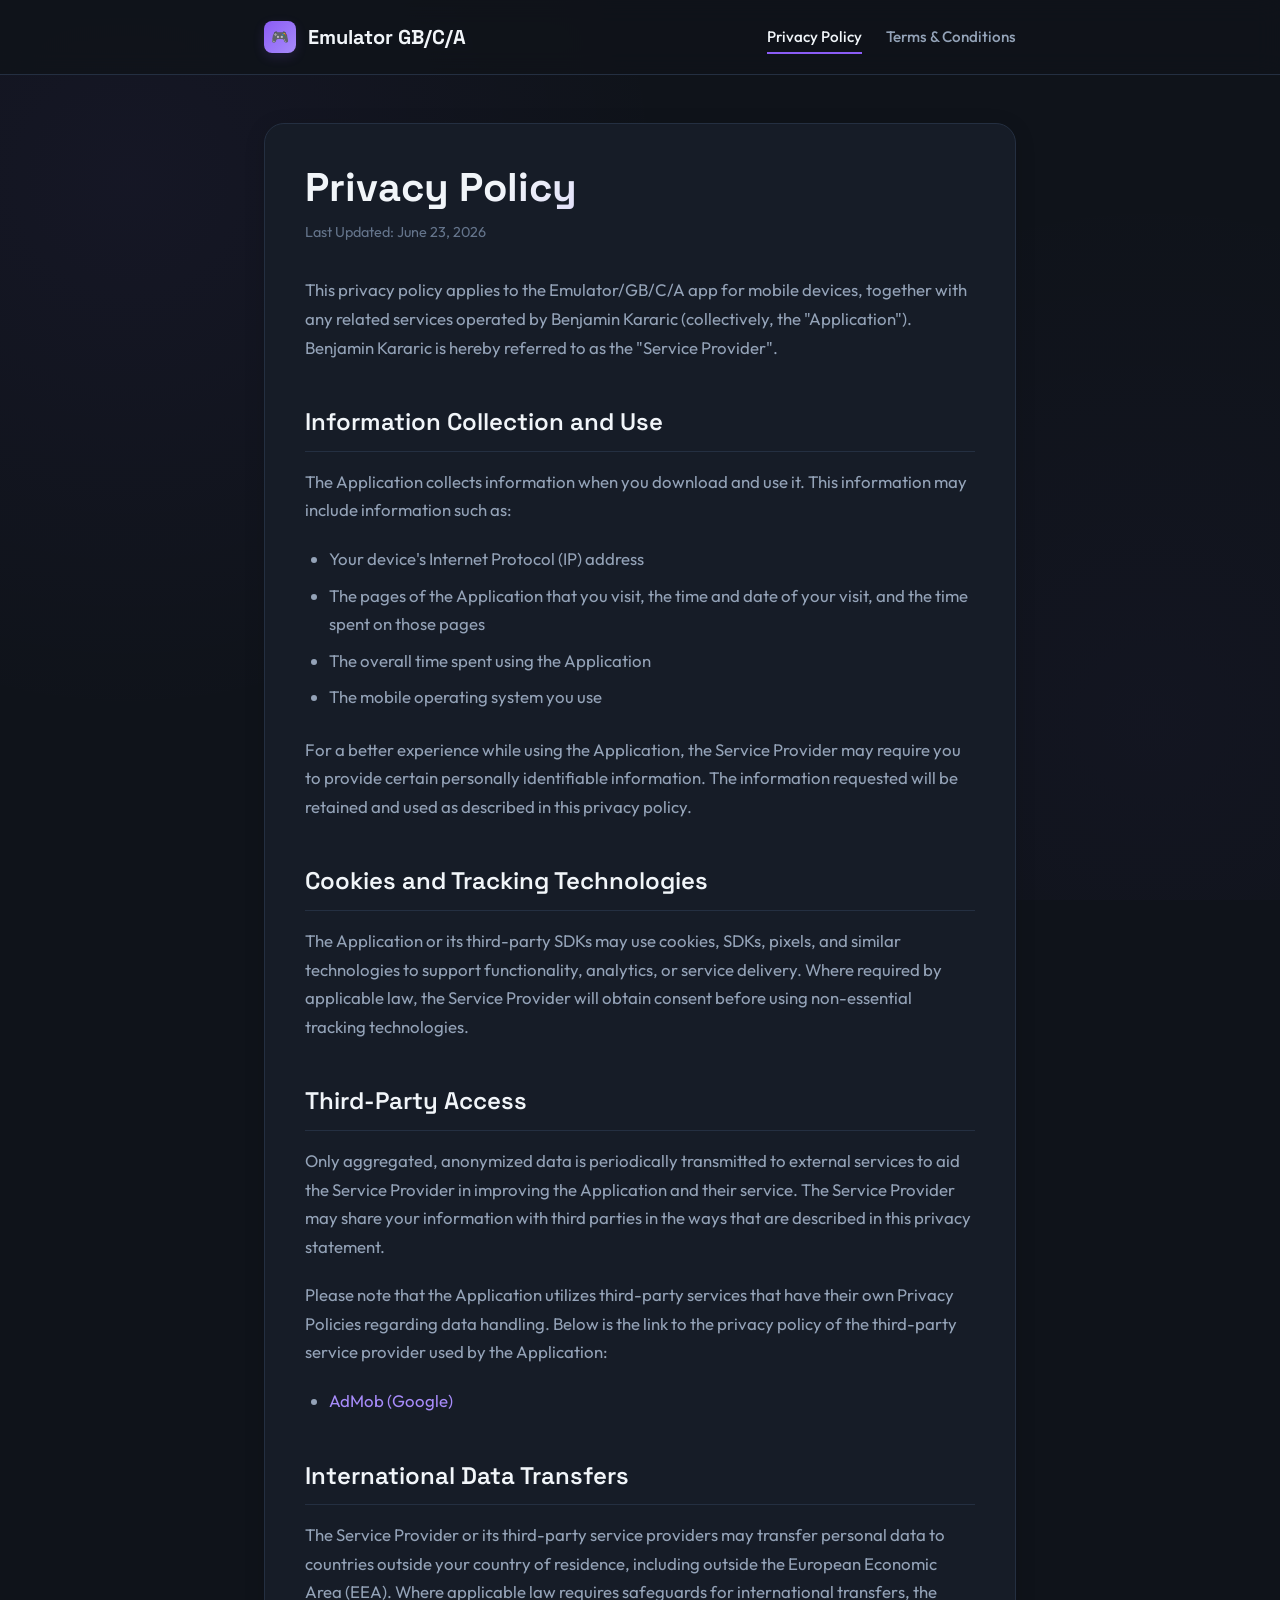
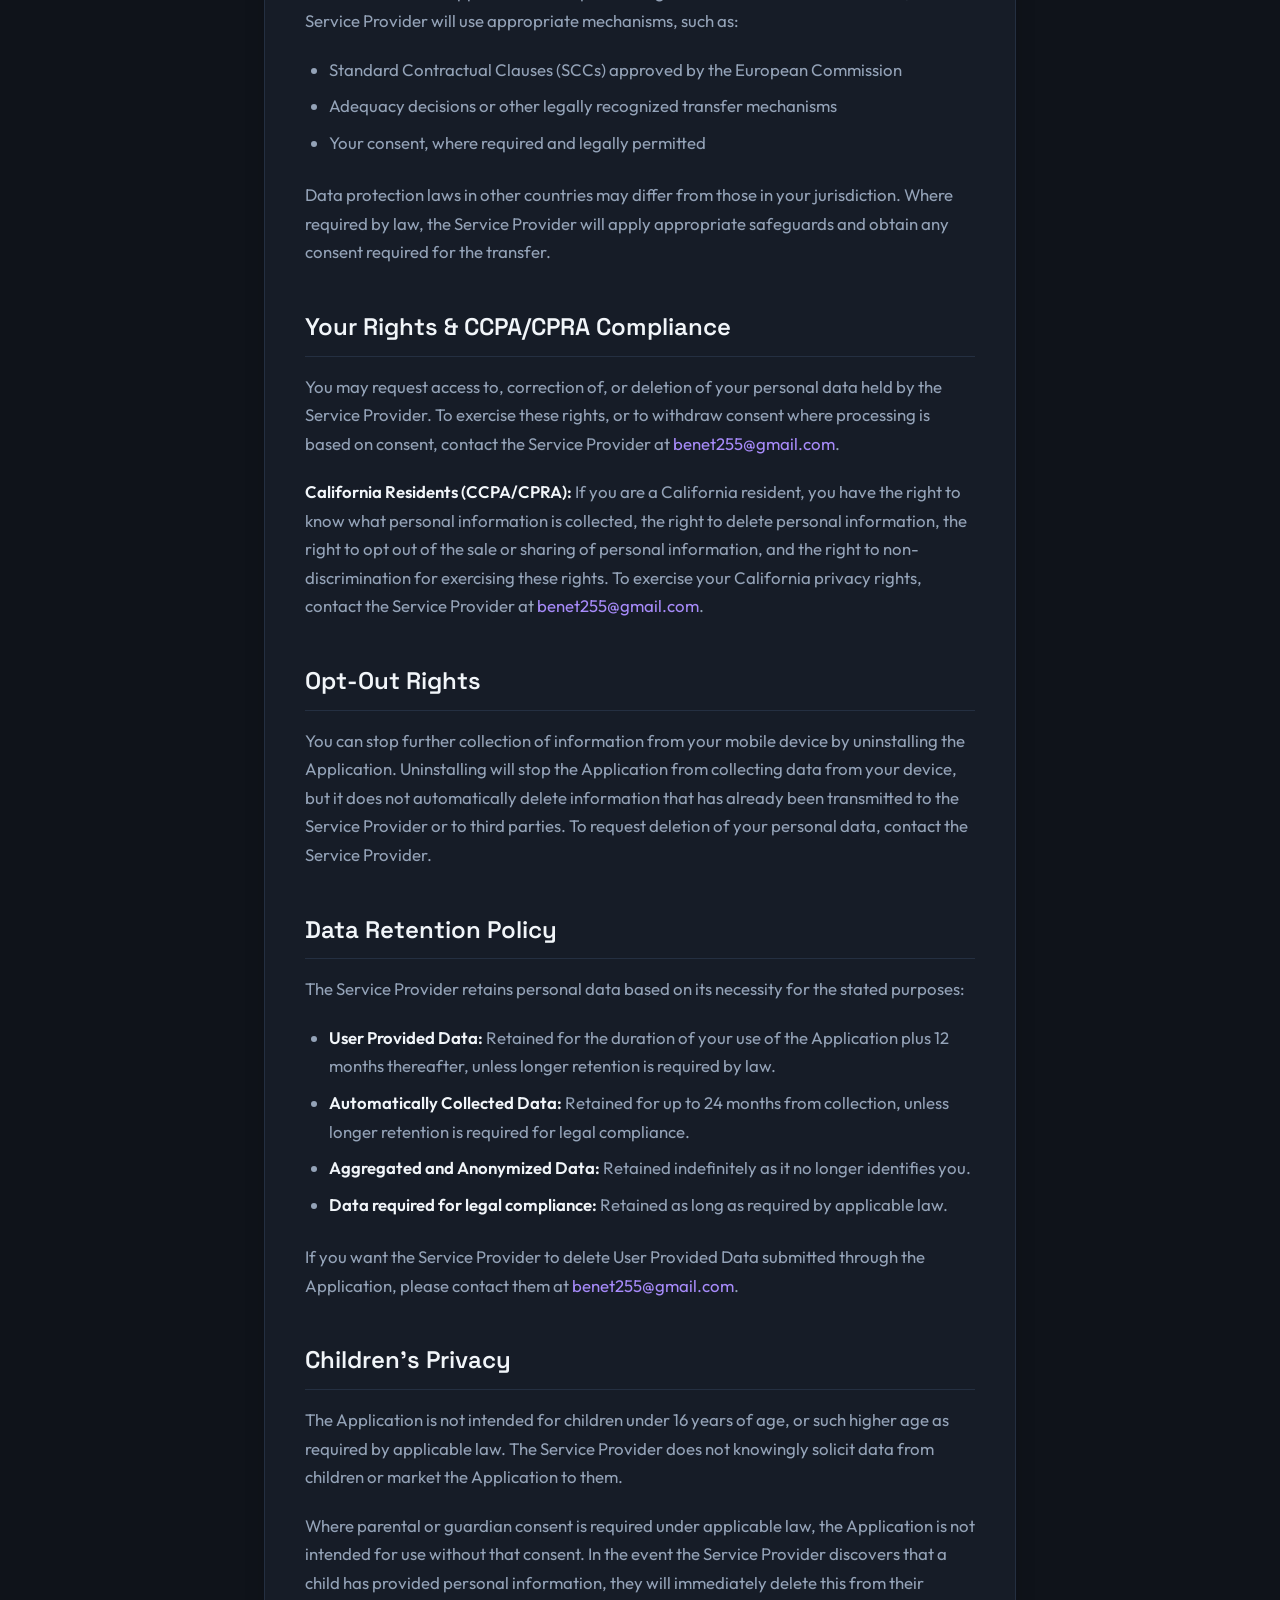
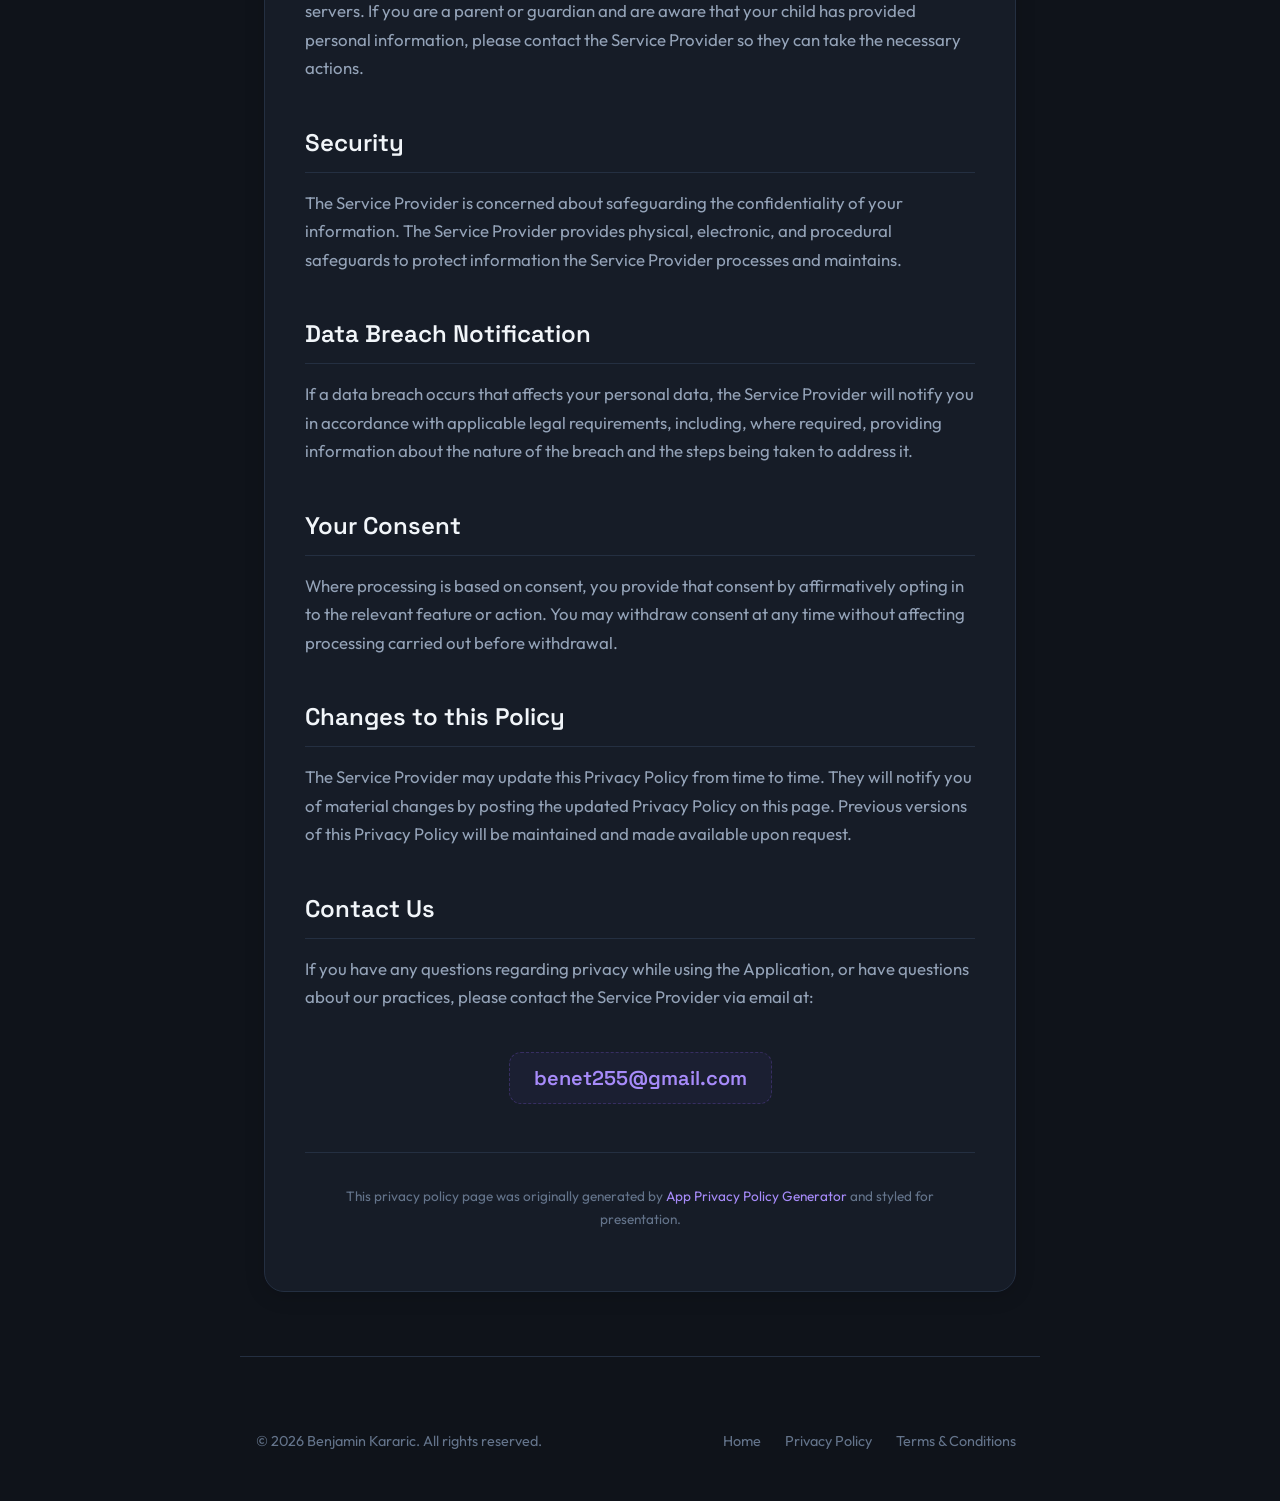
==== policy.html @ e6fc2067 "first" ====
<!DOCTYPE html>
<html lang="en">
<head>
  <meta charset="UTF-8">
  <meta name="viewport" content="width=device-width, initial-scale=1.0">
  <title>Privacy Policy - Emulator GB/C/A</title>
  <link rel="stylesheet" href="style.css">
</head>
<body>

  <header>
    <div class="nav-container">
      <a href="index.html" class="logo">
        <span class="logo-icon">🎮</span>
        <span>Emulator GB/C/A</span>
      </a>
      <nav class="nav-links">
        <a href="policy.html" class="active">Privacy Policy</a>
        <a href="tos.html">Terms & Conditions</a>
      </nav>
    </div>
  </header>

  <main>
    <article class="legal-content">
      <h1>Privacy Policy</h1>
      <span class="meta-date">Last Updated: June 23, 2026</span>

      <p>This privacy policy applies to the Emulator/GB/C/A app for mobile devices, together with any related services operated by Benjamin Kararic (collectively, the "Application"). Benjamin Kararic is hereby referred to as the "Service Provider".</p>

      <h2>Information Collection and Use</h2>
      <p>The Application collects information when you download and use it. This information may include information such as:</p>
      <ul>
        <li>Your device's Internet Protocol (IP) address</li>
        <li>The pages of the Application that you visit, the time and date of your visit, and the time spent on those pages</li>
        <li>The overall time spent using the Application</li>
        <li>The mobile operating system you use</li>
      </ul>
      <p>For a better experience while using the Application, the Service Provider may require you to provide certain personally identifiable information. The information requested will be retained and used as described in this privacy policy.</p>

      <h2>Cookies and Tracking Technologies</h2>
      <p>The Application or its third-party SDKs may use cookies, SDKs, pixels, and similar technologies to support functionality, analytics, or service delivery. Where required by applicable law, the Service Provider will obtain consent before using non-essential tracking technologies.</p>

      <h2>Third-Party Access</h2>
      <p>Only aggregated, anonymized data is periodically transmitted to external services to aid the Service Provider in improving the Application and their service. The Service Provider may share your information with third parties in the ways that are described in this privacy statement.</p>
      <p>Please note that the Application utilizes third-party services that have their own Privacy Policies regarding data handling. Below is the link to the privacy policy of the third-party service provider used by the Application:</p>
      <ul>
        <li><a href="https://policies.google.com/technologies/partner-sites" target="_blank" rel="noopener noreferrer">AdMob (Google)</a></li>
      </ul>

      <h2>International Data Transfers</h2>
      <p>The Service Provider or its third-party service providers may transfer personal data to countries outside your country of residence, including outside the European Economic Area (EEA). Where applicable law requires safeguards for international transfers, the Service Provider will use appropriate mechanisms, such as:</p>
      <ul>
        <li>Standard Contractual Clauses (SCCs) approved by the European Commission</li>
        <li>Adequacy decisions or other legally recognized transfer mechanisms</li>
        <li>Your consent, where required and legally permitted</li>
      </ul>
      <p>Data protection laws in other countries may differ from those in your jurisdiction. Where required by law, the Service Provider will apply appropriate safeguards and obtain any consent required for the transfer.</p>

      <h2>Your Rights & CCPA/CPRA Compliance</h2>
      <p>You may request access to, correction of, or deletion of your personal data held by the Service Provider. To exercise these rights, or to withdraw consent where processing is based on consent, contact the Service Provider at <a href="mailto:benet255@gmail.com">benet255@gmail.com</a>.</p>
      <p><strong>California Residents (CCPA/CPRA):</strong> If you are a California resident, you have the right to know what personal information is collected, the right to delete personal information, the right to opt out of the sale or sharing of personal information, and the right to non-discrimination for exercising these rights. To exercise your California privacy rights, contact the Service Provider at <a href="mailto:benet255@gmail.com">benet255@gmail.com</a>.</p>

      <h2>Opt-Out Rights</h2>
      <p>You can stop further collection of information from your mobile device by uninstalling the Application. Uninstalling will stop the Application from collecting data from your device, but it does not automatically delete information that has already been transmitted to the Service Provider or to third parties. To request deletion of your personal data, contact the Service Provider.</p>

      <h2>Data Retention Policy</h2>
      <p>The Service Provider retains personal data based on its necessity for the stated purposes:</p>
      <ul>
        <li><strong>User Provided Data:</strong> Retained for the duration of your use of the Application plus 12 months thereafter, unless longer retention is required by law.</li>
        <li><strong>Automatically Collected Data:</strong> Retained for up to 24 months from collection, unless longer retention is required for legal compliance.</li>
        <li><strong>Aggregated and Anonymized Data:</strong> Retained indefinitely as it no longer identifies you.</li>
        <li><strong>Data required for legal compliance:</strong> Retained as long as required by applicable law.</li>
      </ul>
      <p>If you want the Service Provider to delete User Provided Data submitted through the Application, please contact them at <a href="mailto:benet255@gmail.com">benet255@gmail.com</a>.</p>

      <h2>Children's Privacy</h2>
      <p>The Application is not intended for children under 16 years of age, or such higher age as required by applicable law. The Service Provider does not knowingly solicit data from children or market the Application to them.</p>
      <p>Where parental or guardian consent is required under applicable law, the Application is not intended for use without that consent. In the event the Service Provider discovers that a child has provided personal information, they will immediately delete this from their servers. If you are a parent or guardian and are aware that your child has provided personal information, please contact the Service Provider so they can take the necessary actions.</p>

      <h2>Security</h2>
      <p>The Service Provider is concerned about safeguarding the confidentiality of your information. The Service Provider provides physical, electronic, and procedural safeguards to protect information the Service Provider processes and maintains.</p>

      <h2>Data Breach Notification</h2>
      <p>If a data breach occurs that affects your personal data, the Service Provider will notify you in accordance with applicable legal requirements, including, where required, providing information about the nature of the breach and the steps being taken to address it.</p>

      <h2>Your Consent</h2>
      <p>Where processing is based on consent, you provide that consent by affirmatively opting in to the relevant feature or action. You may withdraw consent at any time without affecting processing carried out before withdrawal.</p>

      <h2>Changes to this Policy</h2>
      <p>The Service Provider may update this Privacy Policy from time to time. They will notify you of material changes by posting the updated Privacy Policy on this page. Previous versions of this Privacy Policy will be maintained and made available upon request.</p>

      <h2>Contact Us</h2>
      <p>If you have any questions regarding privacy while using the Application, or have questions about our practices, please contact the Service Provider via email at:</p>
      <p style="text-align: center; margin: 1.5rem 0;">
        <a href="mailto:benet255@gmail.com" class="contact-email" style="font-size: 1.25rem;">benet255@gmail.com</a>
      </p>

      <hr style="border: 0; border-top: 1px solid var(--border); margin: 2rem 0;">
      <p style="font-size: 0.85rem; color: var(--text-dark); text-align: center;">
        This privacy policy page was originally generated by <a href="https://app-privacy-policy-generator.nisrulz.com/" target="_blank" rel="noopener noreferrer">App Privacy Policy Generator</a> and styled for presentation.
      </p>
    </article>
  </main>

  <footer>
    <div class="footer-bottom">
      <p>&copy; 2026 Benjamin Kararic. All rights reserved.</p>
      <div class="footer-links">
        <a href="index.html">Home</a>
        <a href="policy.html">Privacy Policy</a>
        <a href="tos.html">Terms & Conditions</a>
      </div>
    </div>
  </footer>

</body>
</html>
---- style.css ----
/* style.css - Clean, premium aesthetic for Emulator GBA/GBC/GB TOS & Policy */

@import url('https://fonts.googleapis.com/css2?family=Outfit:wght@300;400;500;600;700&family=Space+Grotesk:wght@400;500;600;700&display=swap');

:root {
  --bg-darker: #080b11;
  --bg-dark: #0f131a;
  --bg-card: #161c27;
  --accent: #8b5cf6; /* Vibrant violet/purple */
  --accent-glow: rgba(139, 92, 246, 0.15);
  --accent-light: #a78bfa;
  --text-main: #f1f5f9;
  --text-muted: #94a3b8;
  --text-dark: #64748b;
  --border: #242f41;
  --success: #10b981;
  
  --font-display: 'Space Grotesk', system-ui, -apple-system, sans-serif;
  --font-body: 'Outfit', system-ui, -apple-system, sans-serif;
  --container-width: 800px;
  --transition: all 0.3s cubic-bezier(0.4, 0, 0.2, 1);
}

* {
  box-sizing: border-box;
  margin: 0;
  padding: 0;
}

body {
  background-color: var(--bg-dark);
  color: var(--text-main);
  font-family: var(--font-body);
  line-height: 1.7;
  font-size: 1.05rem;
  padding-bottom: 2rem;
  overflow-x: hidden;
  background-image: 
    radial-gradient(circle at 10% 20%, rgba(139, 92, 246, 0.05) 0%, transparent 40%),
    radial-gradient(circle at 90% 80%, rgba(139, 92, 246, 0.03) 0%, transparent 40%);
  background-attachment: fixed;
}

/* Header & Navigation */
header {
  border-bottom: 1px solid var(--border);
  background: rgba(15, 19, 26, 0.8);
  backdrop-filter: blur(12px);
  position: sticky;
  top: 0;
  z-index: 100;
  transition: var(--transition);
}

.nav-container {
  max-width: var(--container-width);
  margin: 0 auto;
  padding: 1.25rem 1.5rem;
  display: flex;
  justify-content: space-between;
  align-items: center;
}

.logo {
  display: flex;
  align-items: center;
  gap: 0.75rem;
  text-decoration: none;
  font-family: var(--font-display);
  font-weight: 700;
  font-size: 1.25rem;
  color: var(--text-main);
  transition: var(--transition);
}

.logo-icon {
  width: 32px;
  height: 32px;
  background: linear-gradient(135deg, var(--accent), var(--accent-light));
  border-radius: 8px;
  display: flex;
  align-items: center;
  justify-content: center;
  font-weight: 800;
  font-size: 0.9rem;
  color: var(--bg-darker);
  box-shadow: 0 4px 12px var(--accent-glow);
}

.logo:hover {
  opacity: 0.95;
  transform: translateY(-1px);
}

.nav-links {
  display: flex;
  gap: 1.5rem;
}

.nav-links a {
  text-decoration: none;
  color: var(--text-muted);
  font-weight: 500;
  font-size: 0.95rem;
  transition: var(--transition);
  position: relative;
}

.nav-links a::after {
  content: '';
  position: absolute;
  bottom: -4px;
  left: 0;
  width: 0;
  height: 2px;
  background: var(--accent);
  transition: var(--transition);
}

.nav-links a:hover {
  color: var(--text-main);
}

.nav-links a:hover::after,
.nav-links a.active::after {
  width: 100%;
}

.nav-links a.active {
  color: var(--text-main);
}

/* Main Container */
main {
  max-width: var(--container-width);
  margin: 3rem auto;
  padding: 0 1.5rem;
}

/* Typography elements */
h1 {
  font-family: var(--font-display);
  font-size: 2.5rem;
  font-weight: 700;
  line-height: 1.2;
  margin-bottom: 1.5rem;
  background: linear-gradient(135deg, var(--text-main) 30%, var(--accent-light));
  -webkit-background-clip: text;
  -webkit-text-fill-color: transparent;
}

h2 {
  font-family: var(--font-display);
  font-size: 1.5rem;
  font-weight: 600;
  margin-top: 2.5rem;
  margin-bottom: 1rem;
  color: var(--text-main);
  border-bottom: 1px solid var(--border);
  padding-bottom: 0.5rem;
}

h3 {
  font-size: 1.15rem;
  font-weight: 600;
  margin-top: 1.75rem;
  margin-bottom: 0.75rem;
  color: var(--accent-light);
}

p {
  margin-bottom: 1.25rem;
  color: var(--text-muted);
}

strong {
  color: var(--text-main);
  font-weight: 600;
}

ul, ol {
  margin-bottom: 1.5rem;
  padding-left: 1.5rem;
  color: var(--text-muted);
}

li {
  margin-bottom: 0.5rem;
}

a {
  color: var(--accent-light);
  text-decoration: none;
  transition: var(--transition);
}

a:hover {
  color: var(--accent);
  text-decoration: underline;
}

.meta-date {
  font-size: 0.9rem;
  color: var(--text-dark);
  margin-top: -1rem;
  margin-bottom: 2rem;
  display: block;
}

/* Hero Section (Home page) */
.hero {
  text-align: center;
  padding: 4rem 1.5rem;
  background: radial-gradient(circle at center, rgba(139, 92, 246, 0.08) 0%, transparent 70%);
  border-radius: 24px;
  border: 1px solid var(--border);
  background-color: var(--bg-card);
  margin-bottom: 3rem;
  box-shadow: 0 10px 30px rgba(0, 0, 0, 0.2);
  position: relative;
  overflow: hidden;
}

.hero::before {
  content: '';
  position: absolute;
  top: 0;
  left: 0;
  right: 0;
  height: 4px;
  background: linear-gradient(90deg, var(--accent), var(--accent-light));
}

.hero h1 {
  font-size: 3rem;
  margin-bottom: 1rem;
}

.hero p {
  font-size: 1.2rem;
  max-width: 600px;
  margin: 0 auto 2.5rem auto;
}

.badge {
  display: inline-block;
  padding: 0.25rem 0.75rem;
  background: var(--accent-glow);
  color: var(--accent-light);
  border-radius: 20px;
  font-size: 0.85rem;
  font-weight: 600;
  margin-bottom: 1.5rem;
  border: 1px solid rgba(139, 92, 246, 0.2);
  font-family: var(--font-display);
}

/* Card Grid for index page links */
.card-grid {
  display: grid;
  grid-template-columns: 1fr 1fr;
  gap: 1.5rem;
  margin-bottom: 3rem;
}

@media (max-width: 640px) {
  .card-grid {
    grid-template-columns: 1fr;
  }
}

.card {
  background: var(--bg-card);
  border: 1px solid var(--border);
  border-radius: 16px;
  padding: 2rem;
  text-decoration: none;
  transition: var(--transition);
  display: flex;
  flex-direction: column;
  height: 100%;
}

.card:hover {
  transform: translateY(-4px);
  border-color: var(--accent);
  box-shadow: 0 8px 24px rgba(139, 92, 246, 0.1);
}

.card-icon {
  font-size: 2.5rem;
  margin-bottom: 1rem;
  display: block;
}

.card h2 {
  font-size: 1.35rem;
  margin-top: 0;
  margin-bottom: 0.75rem;
  border: none;
  padding: 0;
}

.card p {
  font-size: 0.95rem;
  color: var(--text-muted);
  flex-grow: 1;
  margin-bottom: 1.5rem;
}

.card-link {
  color: var(--accent-light);
  font-weight: 600;
  font-size: 0.95rem;
  display: flex;
  align-items: center;
  gap: 0.5rem;
}

.card:hover .card-link {
  color: var(--accent);
}

/* Legal text formatting container */
.legal-content {
  background: var(--bg-card);
  border: 1px solid var(--border);
  border-radius: 20px;
  padding: 2.5rem;
  box-shadow: 0 4px 20px rgba(0, 0, 0, 0.15);
}

@media (max-width: 640px) {
  .legal-content {
    padding: 1.5rem;
  }
}

/* Contacts/Footer section */
footer {
  max-width: var(--container-width);
  margin: 4rem auto 0 auto;
  padding: 2.5rem 1.5rem 1rem 1rem;
  border-top: 1px solid var(--border);
  text-align: center;
}

.contact-section {
  background: linear-gradient(180deg, var(--bg-card) 0%, rgba(22, 28, 39, 0.5) 100%);
  border: 1px solid var(--border);
  border-radius: 16px;
  padding: 2.5rem 2rem;
  margin-bottom: 3rem;
  text-align: center;
}

.contact-section h2 {
  border: none;
  margin-top: 0;
  margin-bottom: 0.75rem;
}

.contact-email {
  display: inline-block;
  font-family: var(--font-display);
  font-size: 1.5rem;
  font-weight: 600;
  color: var(--accent-light);
  margin: 1rem 0;
  padding: 0.5rem 1.5rem;
  background: rgba(139, 92, 246, 0.05);
  border-radius: 12px;
  border: 1px dashed rgba(139, 92, 246, 0.25);
  text-decoration: none;
  transition: var(--transition);
}

.contact-email:hover {
  color: var(--text-main);
  background: var(--accent);
  border-style: solid;
  border-color: var(--accent);
  box-shadow: 0 4px 15px var(--accent-glow);
  text-decoration: none;
}

.footer-bottom {
  display: flex;
  justify-content: space-between;
  align-items: center;
  flex-wrap: wrap;
  gap: 1rem;
  font-size: 0.9rem;
  color: var(--text-dark);
  margin-top: 2rem;
}

.footer-bottom p {
  margin: 0;
  color: var(--text-dark);
}

.footer-links {
  display: flex;
  gap: 1.5rem;
}

.footer-links a {
  color: var(--text-dark);
  text-decoration: none;
  transition: var(--transition);
}

.footer-links a:hover {
  color: var(--text-muted);
}
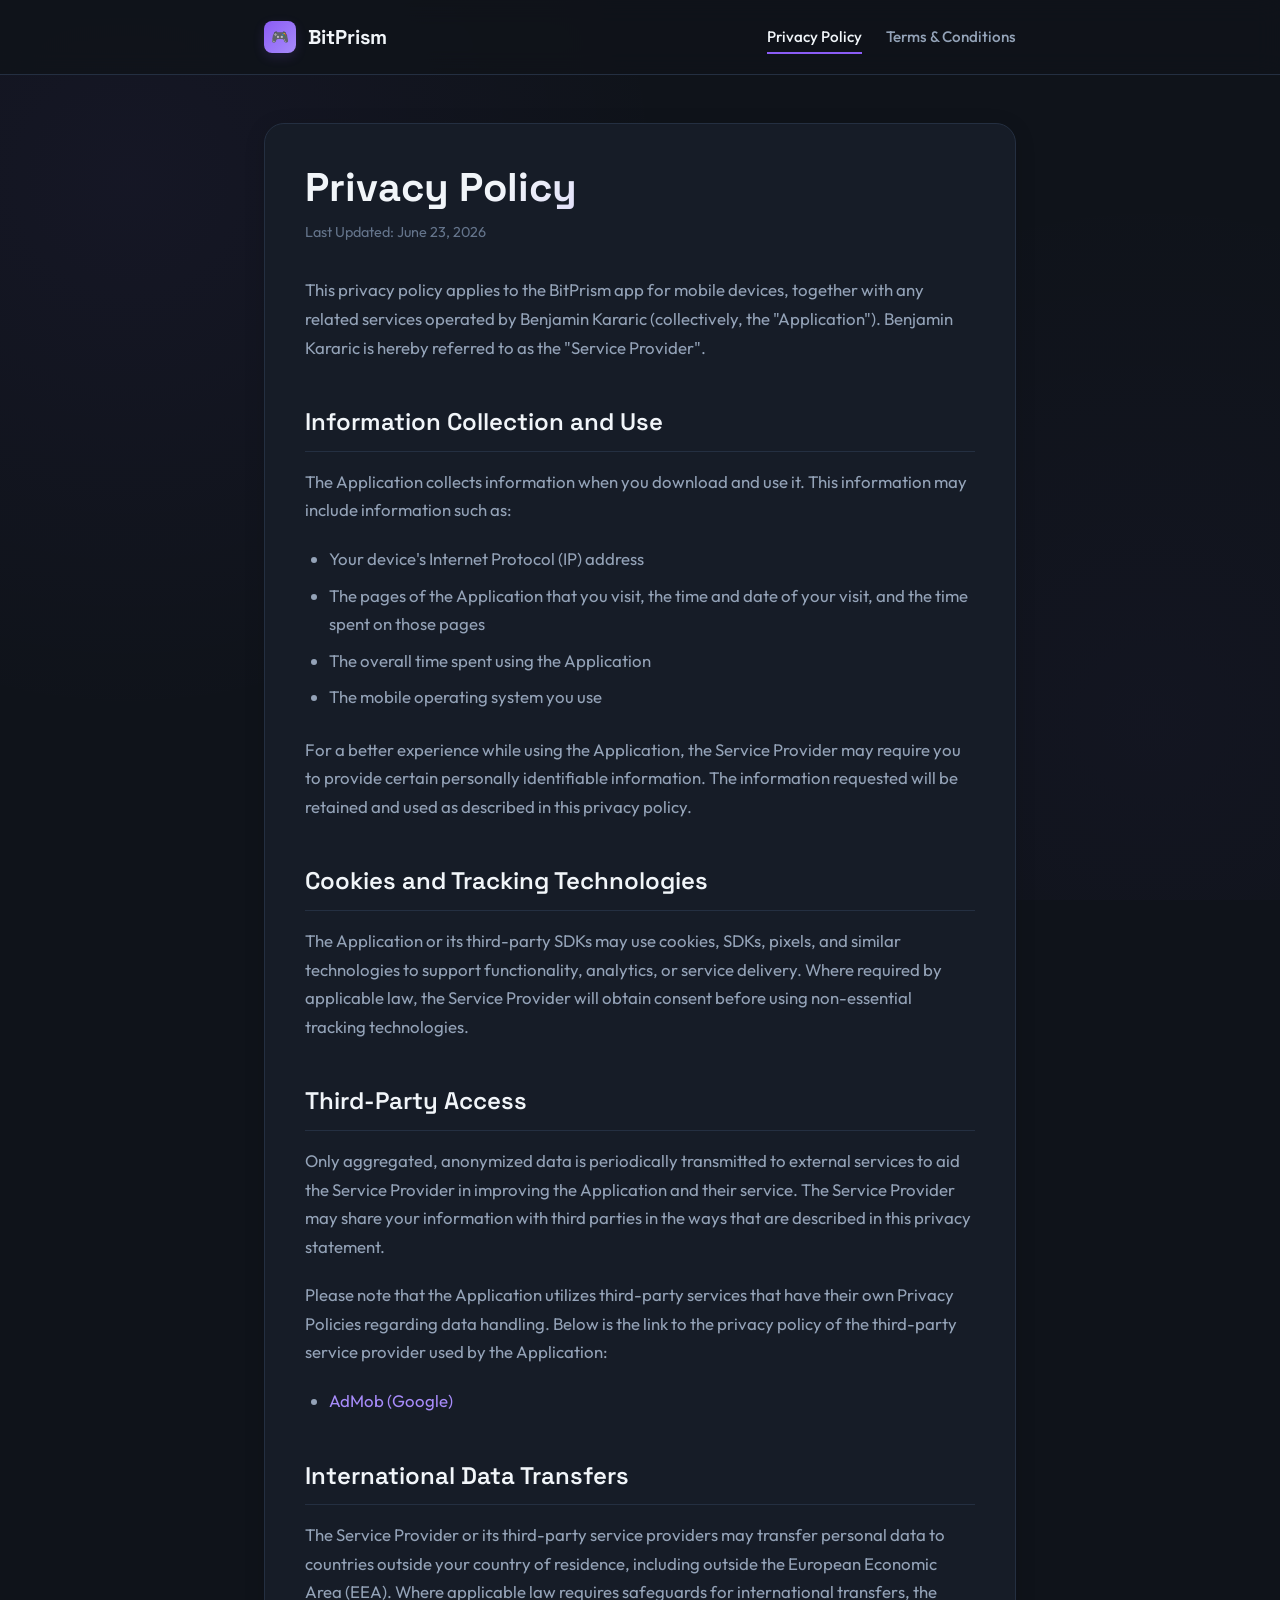
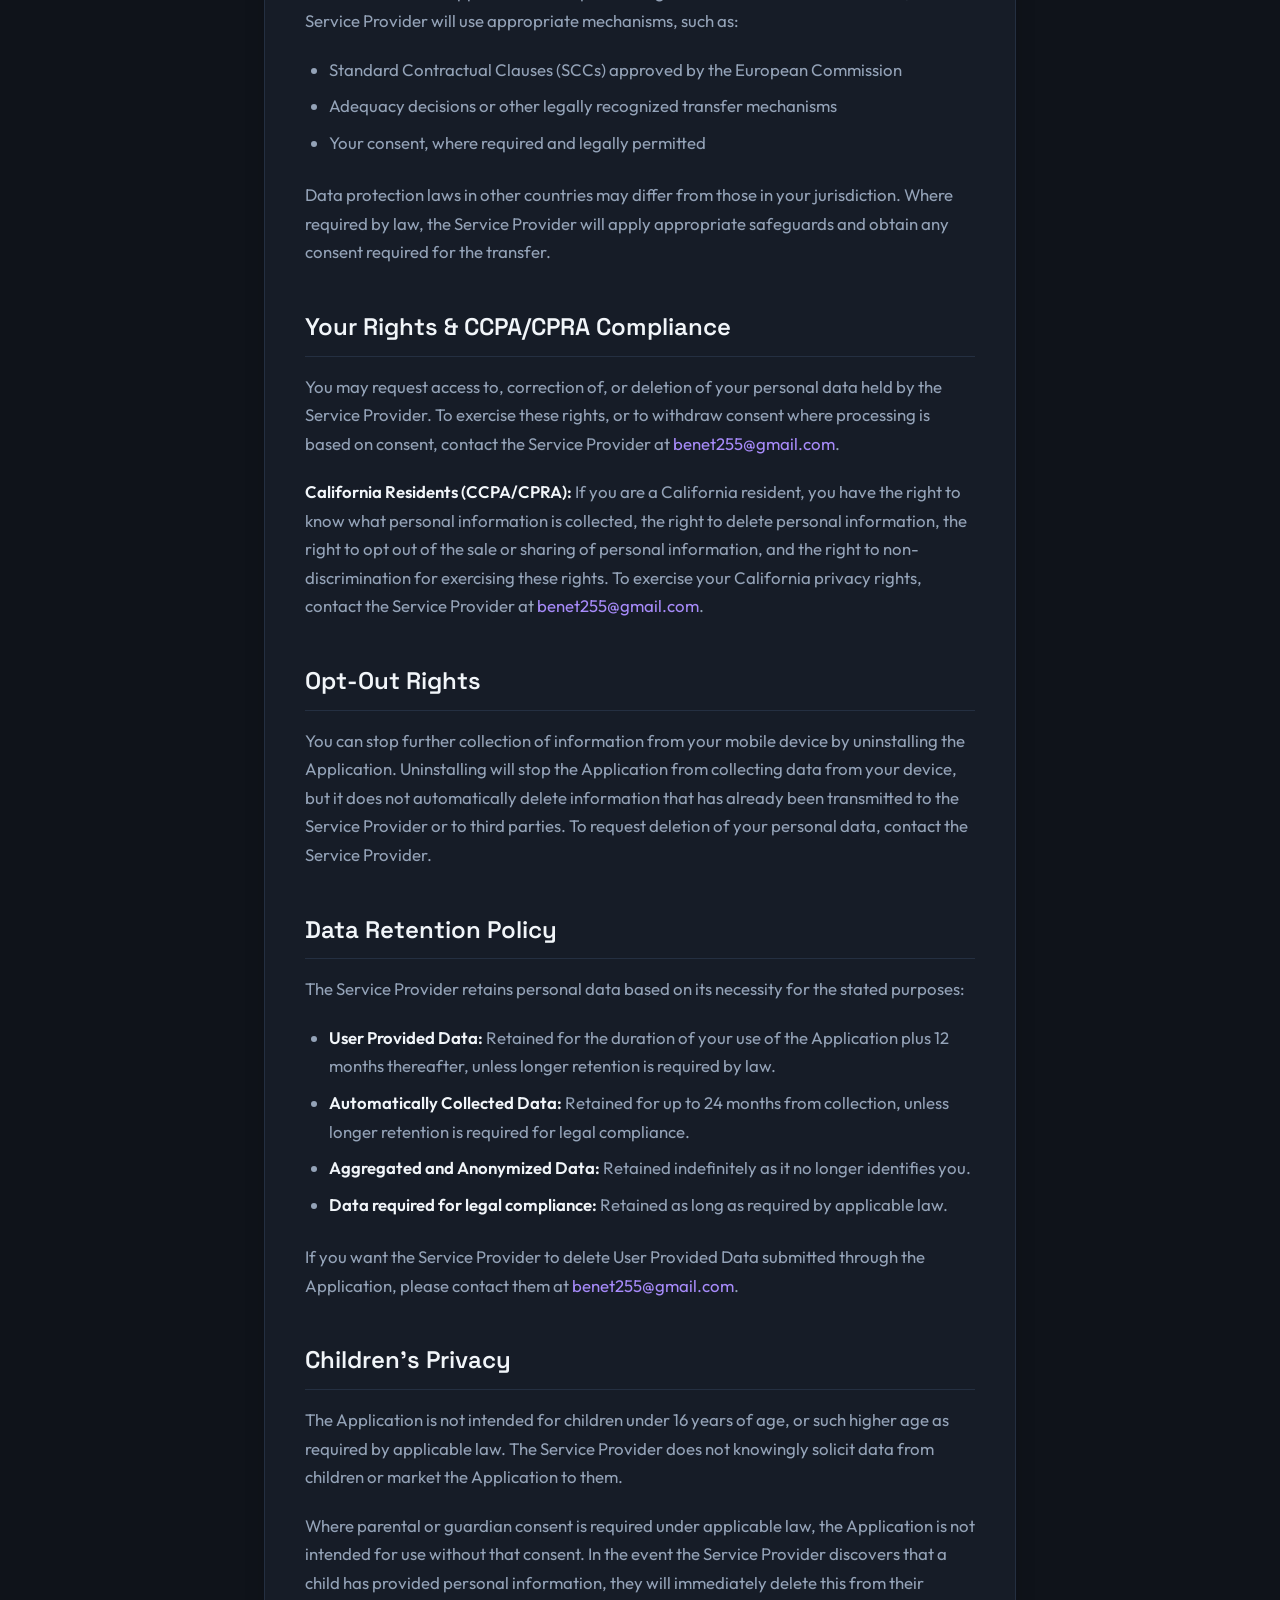
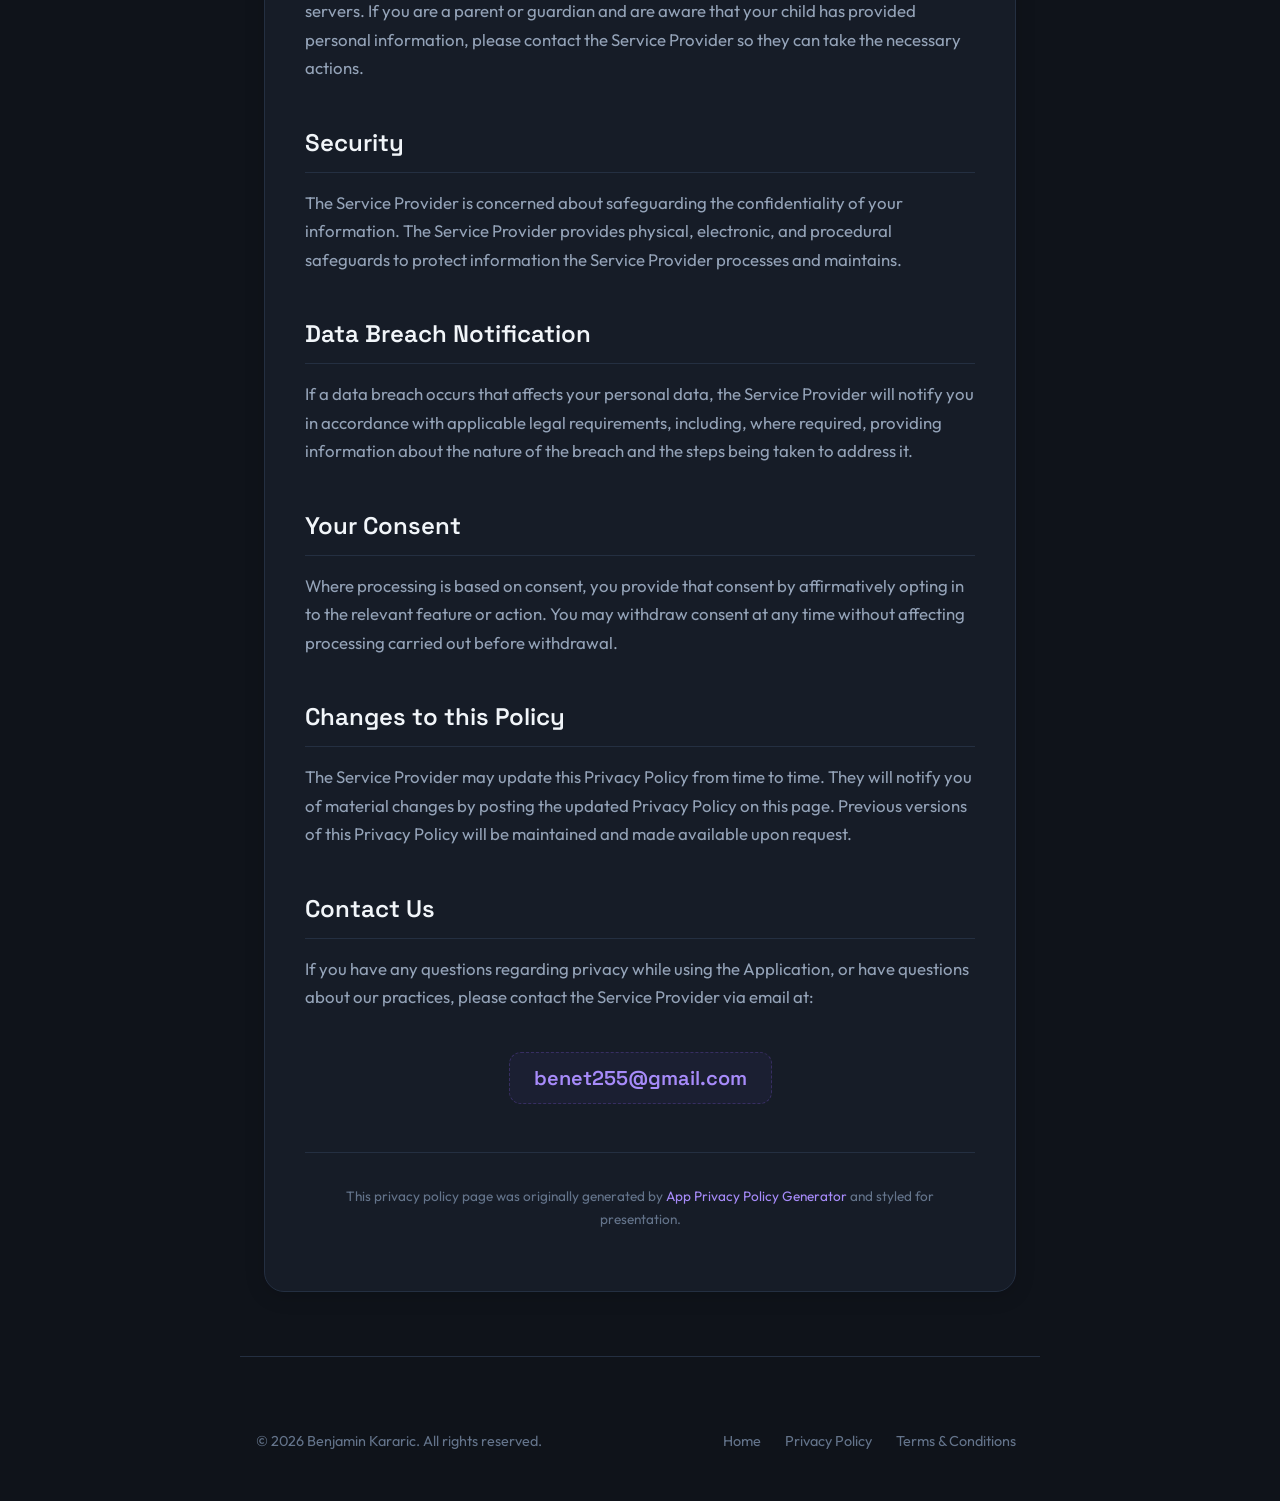
==== commit 90e77ff0: "namechanging" ====
--- a/policy.html
+++ b/policy.html
@@ -3,7 +3,7 @@
 <head>
   <meta charset="UTF-8">
   <meta name="viewport" content="width=device-width, initial-scale=1.0">
-  <title>Privacy Policy - Emulator GB/C/A</title>
+  <title>Privacy Policy - BitPrism</title>
   <link rel="stylesheet" href="style.css">
 </head>
 <body>
@@ -12,7 +12,7 @@
     <div class="nav-container">
       <a href="index.html" class="logo">
         <span class="logo-icon">🎮</span>
-        <span>Emulator GB/C/A</span>
+        <span>BitPrism</span>
       </a>
       <nav class="nav-links">
         <a href="policy.html" class="active">Privacy Policy</a>
@@ -26,7 +26,7 @@
       <h1>Privacy Policy</h1>
       <span class="meta-date">Last Updated: June 23, 2026</span>
 
-      <p>This privacy policy applies to the Emulator/GB/C/A app for mobile devices, together with any related services operated by Benjamin Kararic (collectively, the "Application"). Benjamin Kararic is hereby referred to as the "Service Provider".</p>
+      <p>This privacy policy applies to the BitPrism app for mobile devices, together with any related services operated by Benjamin Kararic (collectively, the "Application"). Benjamin Kararic is hereby referred to as the "Service Provider".</p>
 
       <h2>Information Collection and Use</h2>
       <p>The Application collects information when you download and use it. This information may include information such as:</p>
